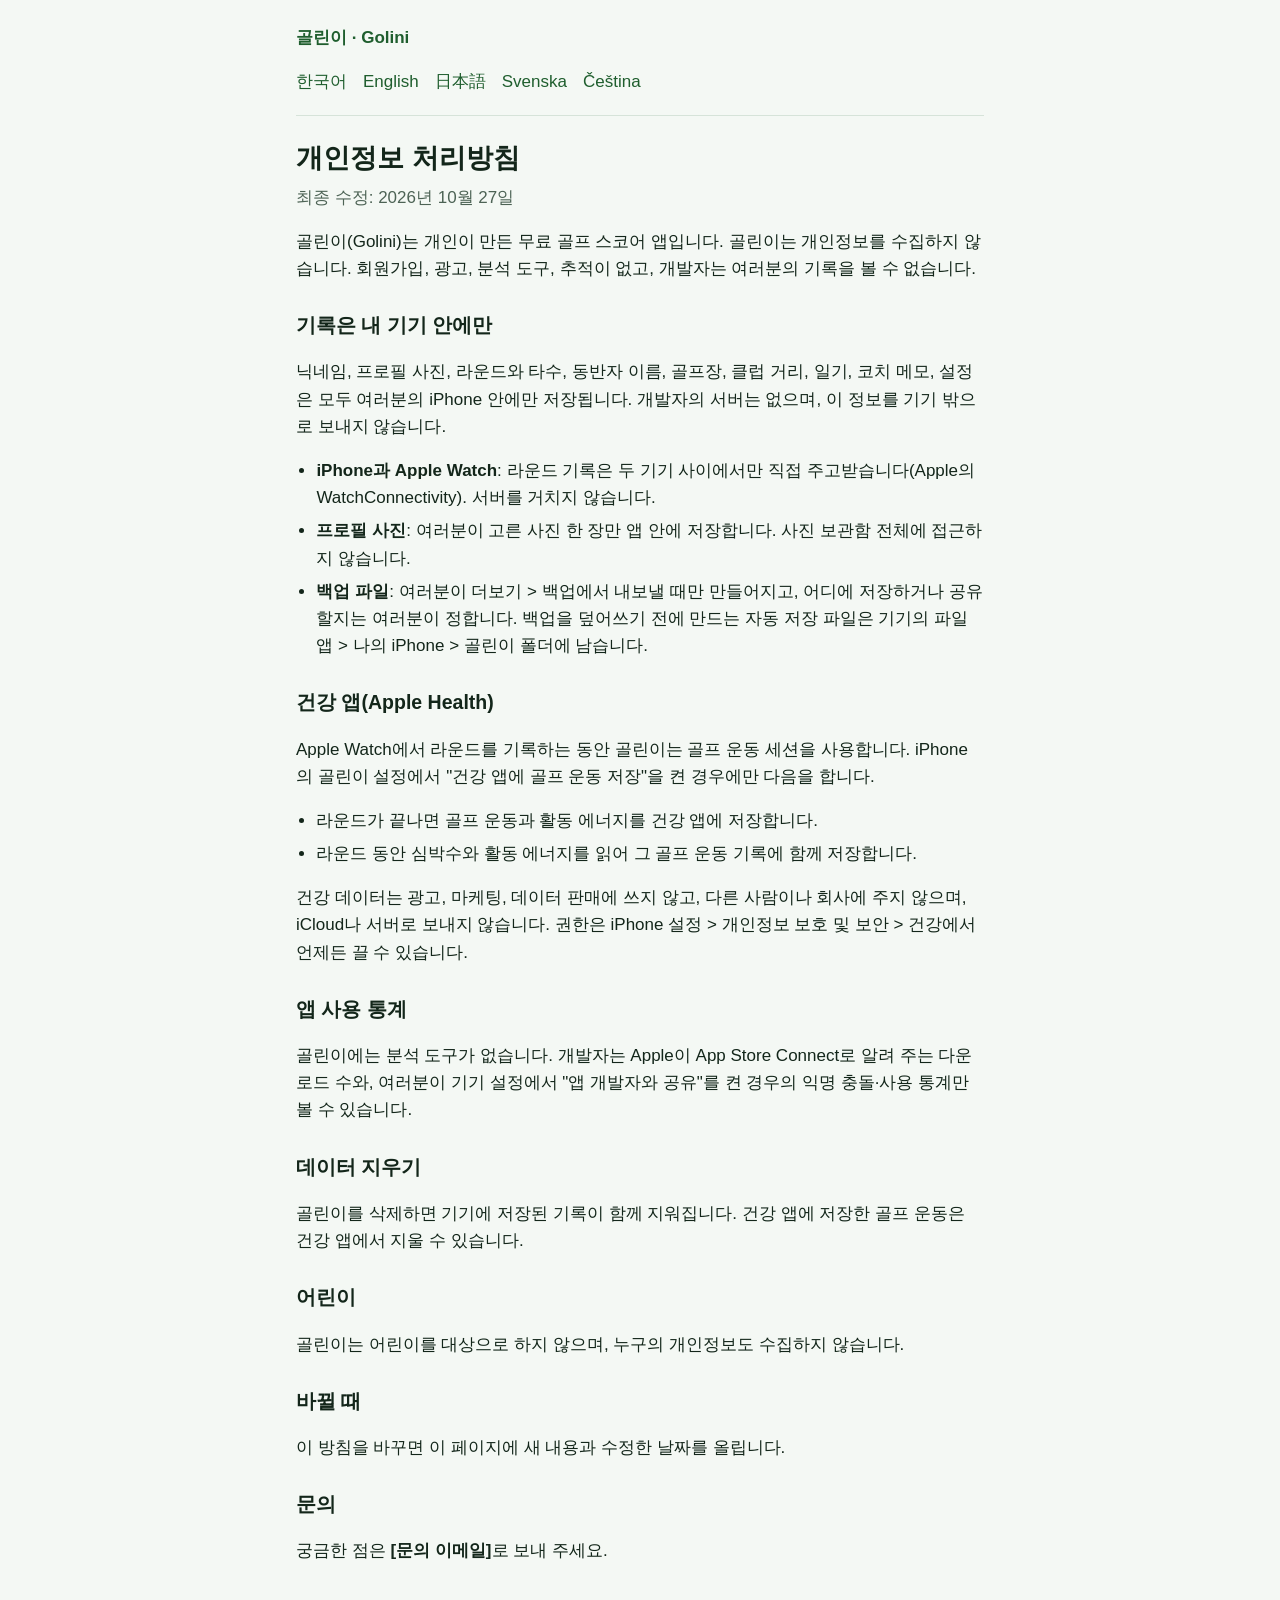
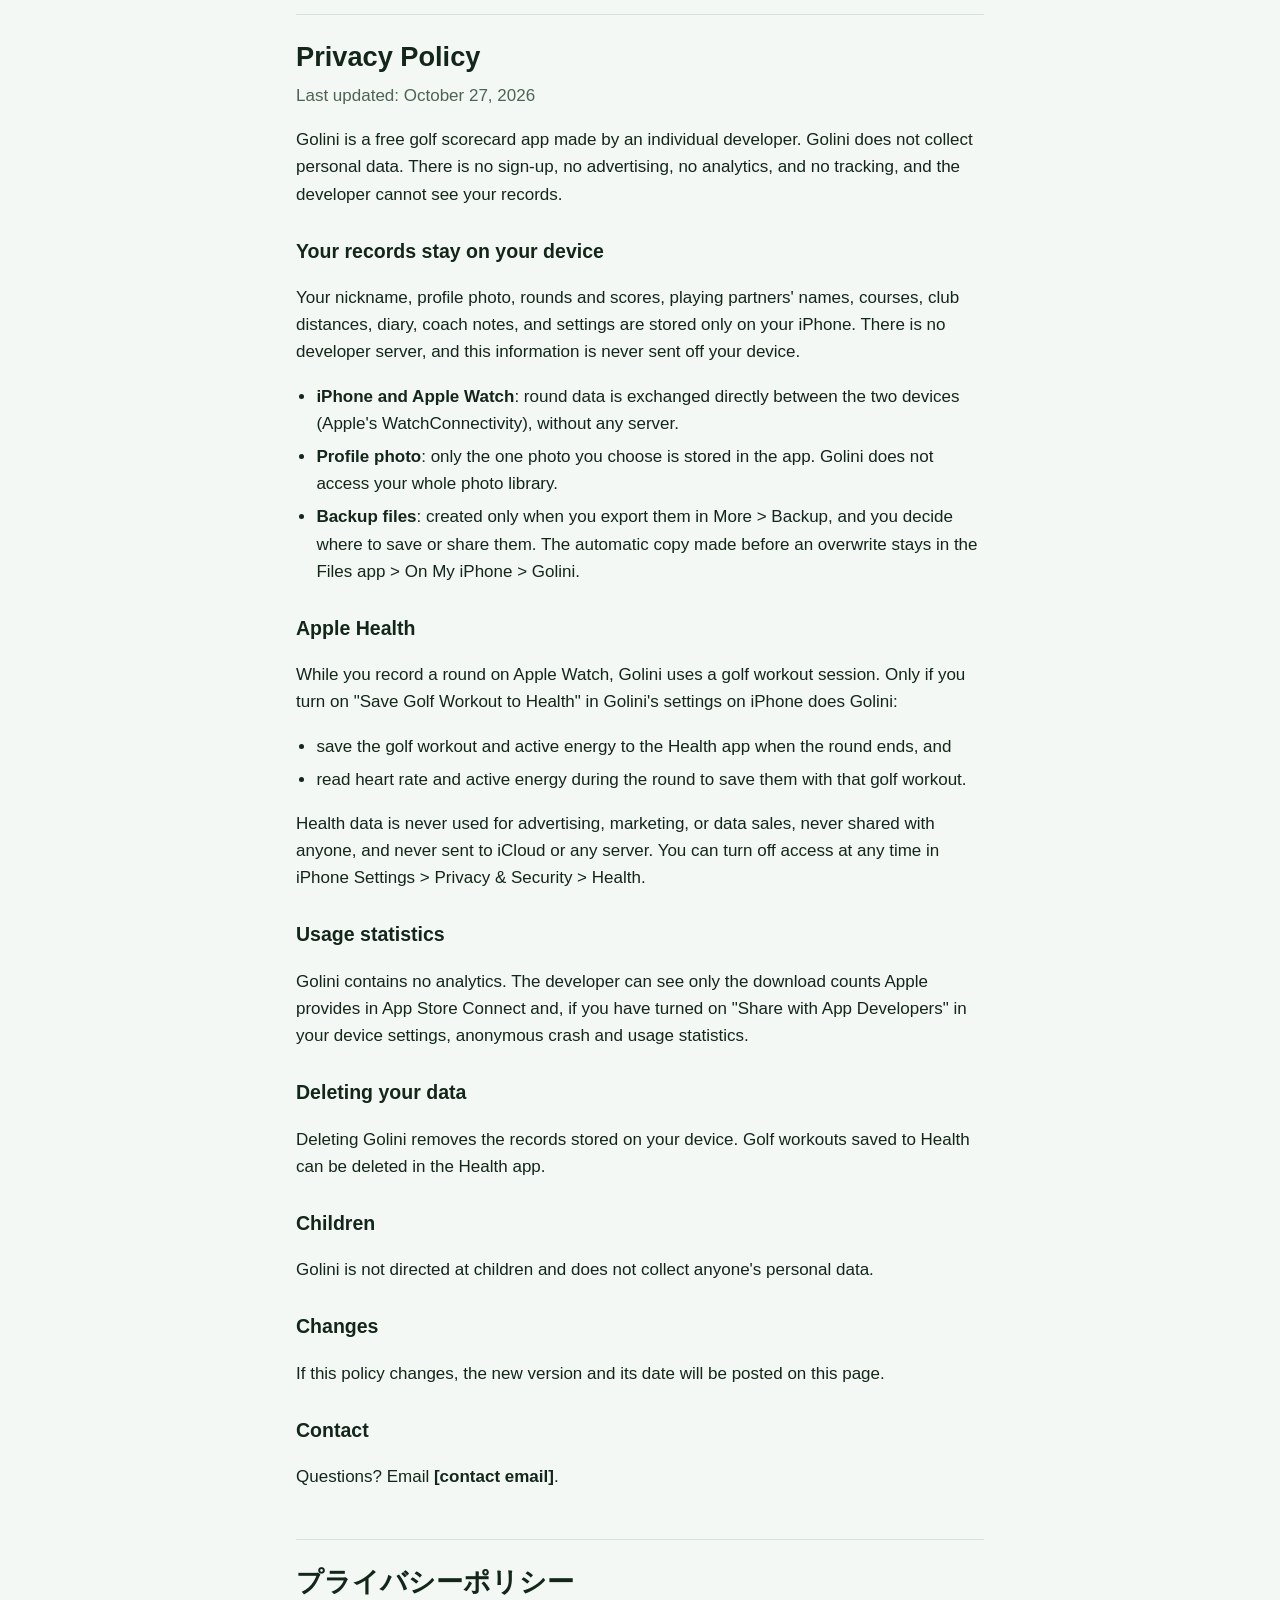
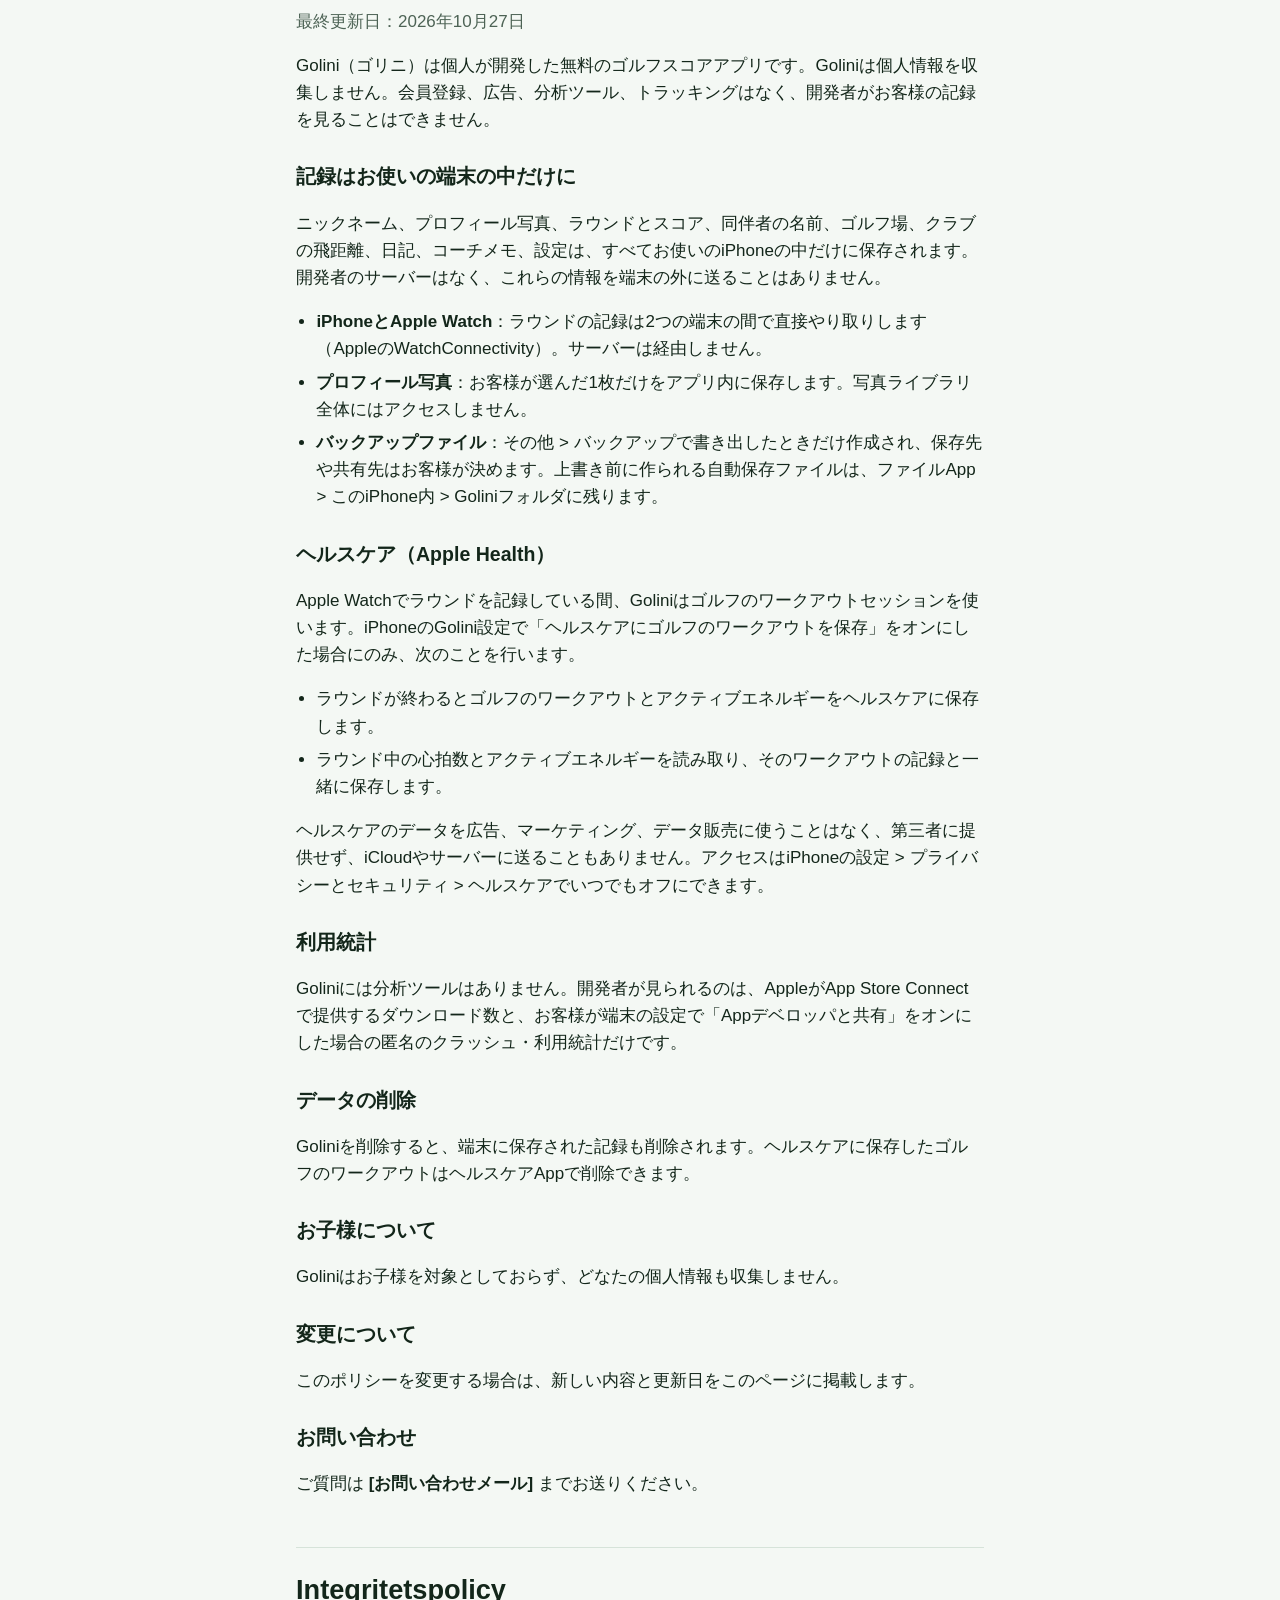
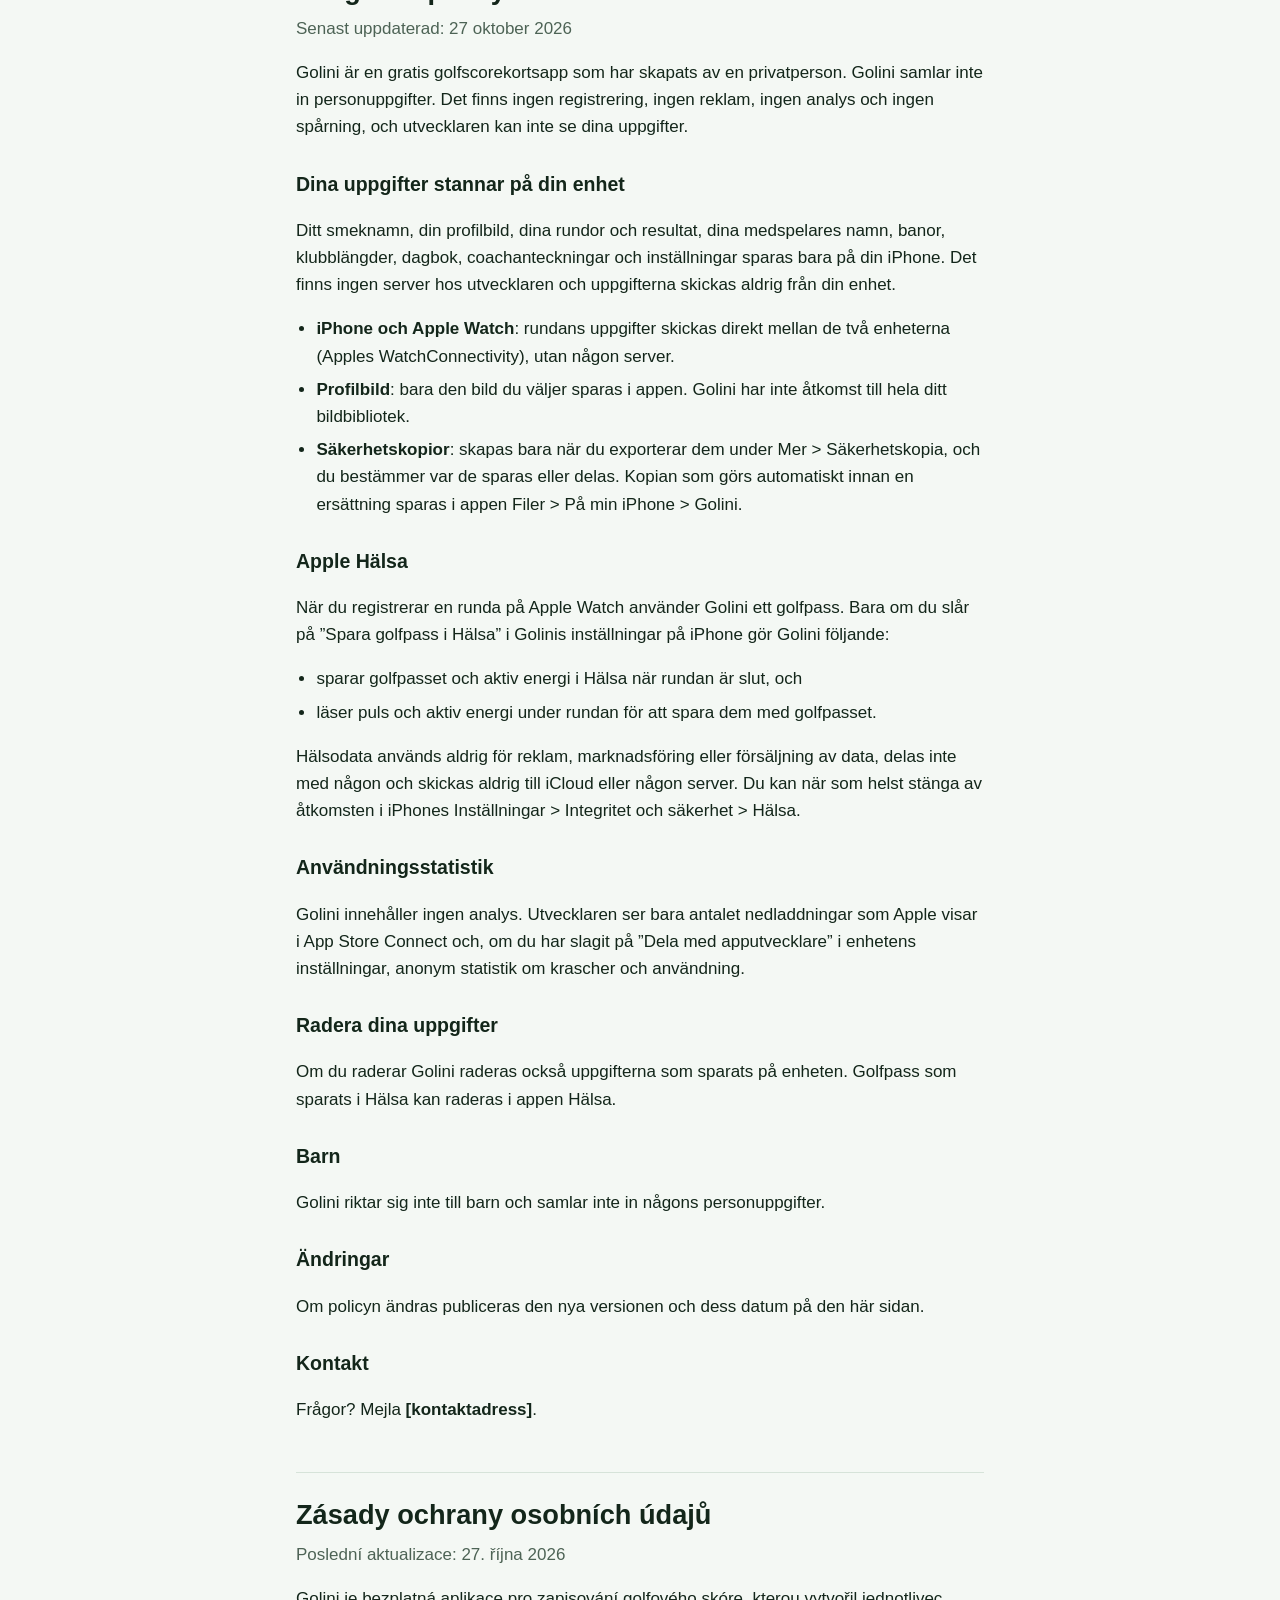
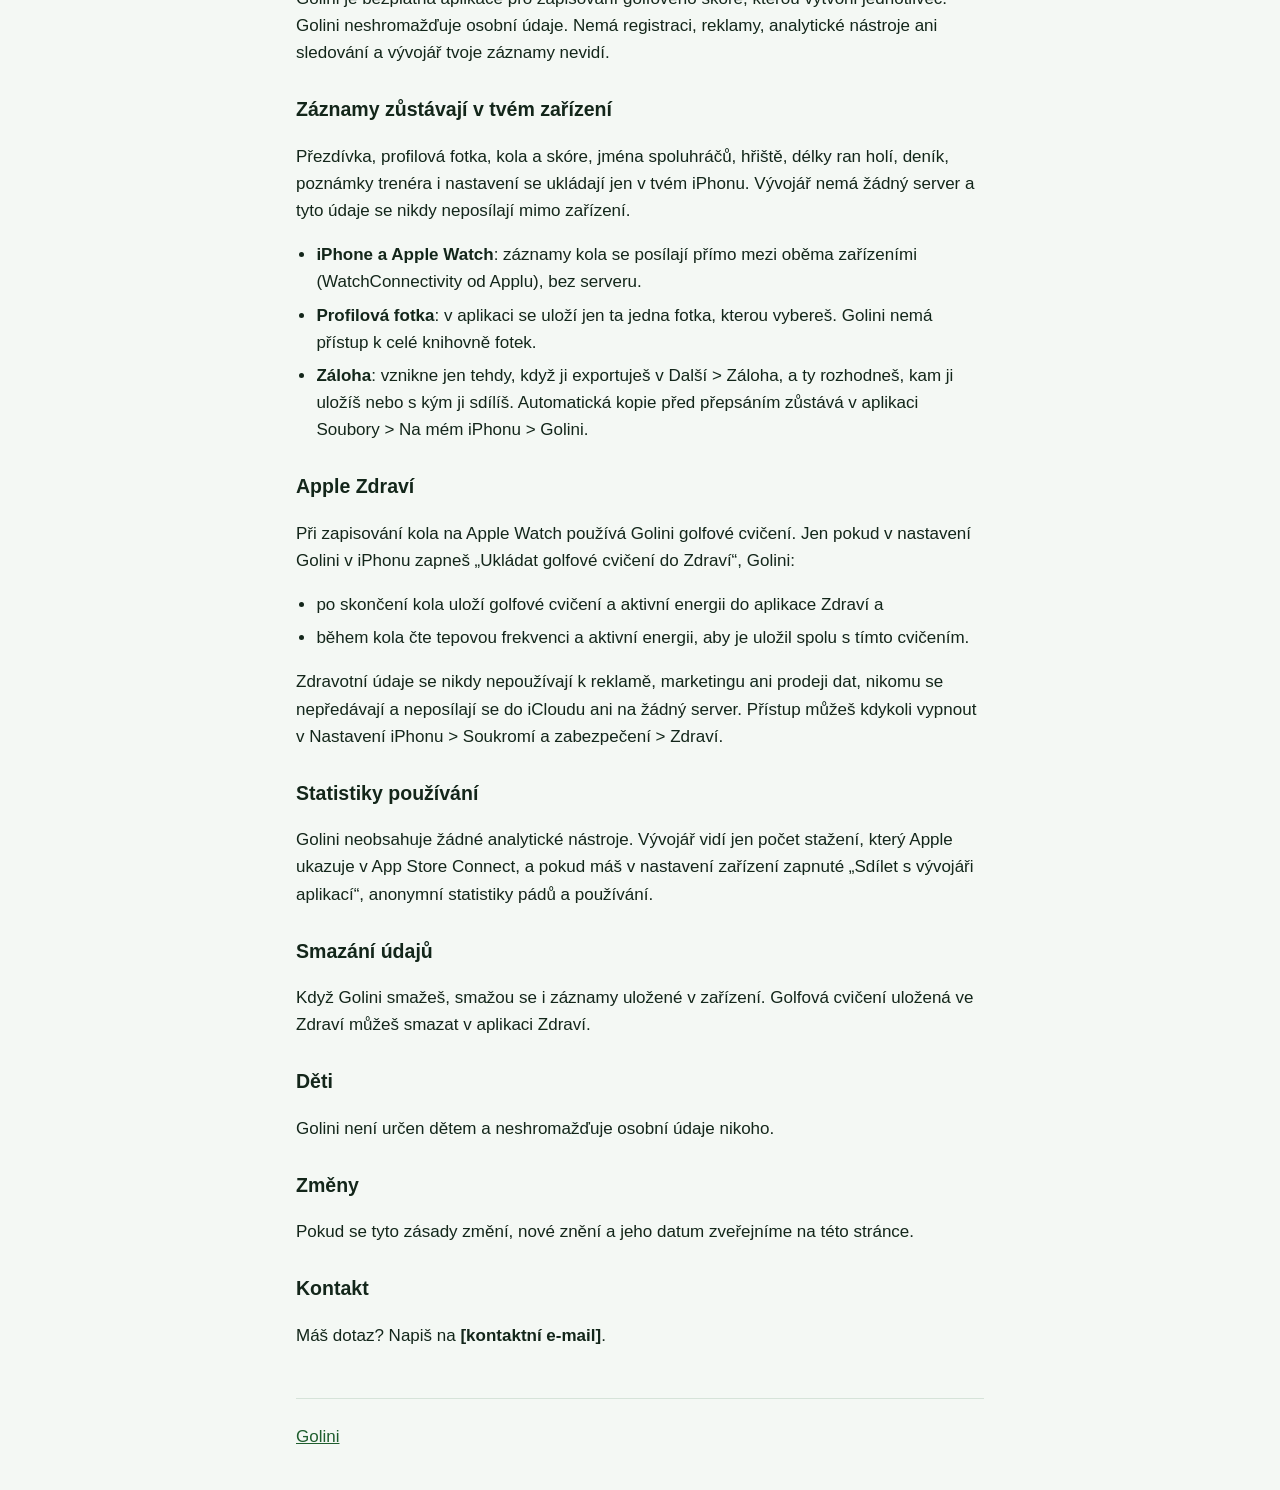
==== privacy.html @ b6c75757 "Golini privacy policy and support pages" ====
<!doctype html>
<html lang="ko">
<head>
<meta charset="utf-8">
<meta name="viewport" content="width=device-width, initial-scale=1">
<title>골린이 개인정보 처리방침 · Golini Privacy Policy</title>
<link rel="stylesheet" href="style.css">
</head>
<body>
<header>
  <p class="app">골린이 · Golini</p>
  <nav aria-label="Language">
    <a href="#ko" lang="ko">한국어</a>
    <a href="#en" lang="en">English</a>
    <a href="#ja" lang="ja">日本語</a>
    <a href="#sv" lang="sv">Svenska</a>
    <a href="#cs" lang="cs">Čeština</a>
  </nav>
</header>
<main>

<section id="ko" lang="ko">
  <h1>개인정보 처리방침</h1>
  <p class="updated">최종 수정: 2026년 10월 27일</p>
  <p>골린이(Golini)는 개인이 만든 무료 골프 스코어 앱입니다. 골린이는 개인정보를 수집하지 않습니다. 회원가입, 광고, 분석 도구, 추적이 없고, 개발자는 여러분의 기록을 볼 수 없습니다.</p>

  <h2>기록은 내 기기 안에만</h2>
  <p>닉네임, 프로필 사진, 라운드와 타수, 동반자 이름, 골프장, 클럽 거리, 일기, 코치 메모, 설정은 모두 여러분의 iPhone 안에만 저장됩니다. 개발자의 서버는 없으며, 이 정보를 기기 밖으로 보내지 않습니다.</p>
  <ul>
    <li><strong>iPhone과 Apple Watch</strong>: 라운드 기록은 두 기기 사이에서만 직접 주고받습니다(Apple의 WatchConnectivity). 서버를 거치지 않습니다.</li>
    <li><strong>프로필 사진</strong>: 여러분이 고른 사진 한 장만 앱 안에 저장합니다. 사진 보관함 전체에 접근하지 않습니다.</li>
    <li><strong>백업 파일</strong>: 여러분이 더보기 &gt; 백업에서 내보낼 때만 만들어지고, 어디에 저장하거나 공유할지는 여러분이 정합니다. 백업을 덮어쓰기 전에 만드는 자동 저장 파일은 기기의 파일 앱 &gt; 나의 iPhone &gt; 골린이 폴더에 남습니다.</li>
  </ul>

  <h2>건강 앱(Apple Health)</h2>
  <p>Apple Watch에서 라운드를 기록하는 동안 골린이는 골프 운동 세션을 사용합니다. iPhone의 골린이 설정에서 "건강 앱에 골프 운동 저장"을 켠 경우에만 다음을 합니다.</p>
  <ul>
    <li>라운드가 끝나면 골프 운동과 활동 에너지를 건강 앱에 저장합니다.</li>
    <li>라운드 동안 심박수와 활동 에너지를 읽어 그 골프 운동 기록에 함께 저장합니다.</li>
  </ul>
  <p>건강 데이터는 광고, 마케팅, 데이터 판매에 쓰지 않고, 다른 사람이나 회사에 주지 않으며, iCloud나 서버로 보내지 않습니다. 권한은 iPhone 설정 &gt; 개인정보 보호 및 보안 &gt; 건강에서 언제든 끌 수 있습니다.</p>

  <h2>앱 사용 통계</h2>
  <p>골린이에는 분석 도구가 없습니다. 개발자는 Apple이 App Store Connect로 알려 주는 다운로드 수와, 여러분이 기기 설정에서 "앱 개발자와 공유"를 켠 경우의 익명 충돌·사용 통계만 볼 수 있습니다.</p>

  <h2>데이터 지우기</h2>
  <p>골린이를 삭제하면 기기에 저장된 기록이 함께 지워집니다. 건강 앱에 저장한 골프 운동은 건강 앱에서 지울 수 있습니다.</p>

  <h2>어린이</h2>
  <p>골린이는 어린이를 대상으로 하지 않으며, 누구의 개인정보도 수집하지 않습니다.</p>

  <h2>바뀔 때</h2>
  <p>이 방침을 바꾸면 이 페이지에 새 내용과 수정한 날짜를 올립니다.</p>

  <h2>문의</h2>
  <p>궁금한 점은 <span class="email">[문의 이메일]</span>로 보내 주세요.</p>
</section>

<section id="en" lang="en">
  <h1>Privacy Policy</h1>
  <p class="updated">Last updated: October 27, 2026</p>
  <p>Golini is a free golf scorecard app made by an individual developer. Golini does not collect personal data. There is no sign-up, no advertising, no analytics, and no tracking, and the developer cannot see your records.</p>

  <h2>Your records stay on your device</h2>
  <p>Your nickname, profile photo, rounds and scores, playing partners' names, courses, club distances, diary, coach notes, and settings are stored only on your iPhone. There is no developer server, and this information is never sent off your device.</p>
  <ul>
    <li><strong>iPhone and Apple Watch</strong>: round data is exchanged directly between the two devices (Apple's WatchConnectivity), without any server.</li>
    <li><strong>Profile photo</strong>: only the one photo you choose is stored in the app. Golini does not access your whole photo library.</li>
    <li><strong>Backup files</strong>: created only when you export them in More &gt; Backup, and you decide where to save or share them. The automatic copy made before an overwrite stays in the Files app &gt; On My iPhone &gt; Golini.</li>
  </ul>

  <h2>Apple Health</h2>
  <p>While you record a round on Apple Watch, Golini uses a golf workout session. Only if you turn on "Save Golf Workout to Health" in Golini's settings on iPhone does Golini:</p>
  <ul>
    <li>save the golf workout and active energy to the Health app when the round ends, and</li>
    <li>read heart rate and active energy during the round to save them with that golf workout.</li>
  </ul>
  <p>Health data is never used for advertising, marketing, or data sales, never shared with anyone, and never sent to iCloud or any server. You can turn off access at any time in iPhone Settings &gt; Privacy &amp; Security &gt; Health.</p>

  <h2>Usage statistics</h2>
  <p>Golini contains no analytics. The developer can see only the download counts Apple provides in App Store Connect and, if you have turned on "Share with App Developers" in your device settings, anonymous crash and usage statistics.</p>

  <h2>Deleting your data</h2>
  <p>Deleting Golini removes the records stored on your device. Golf workouts saved to Health can be deleted in the Health app.</p>

  <h2>Children</h2>
  <p>Golini is not directed at children and does not collect anyone's personal data.</p>

  <h2>Changes</h2>
  <p>If this policy changes, the new version and its date will be posted on this page.</p>

  <h2>Contact</h2>
  <p>Questions? Email <span class="email">[contact email]</span>.</p>
</section>

<section id="ja" lang="ja">
  <h1>プライバシーポリシー</h1>
  <p class="updated">最終更新日：2026年10月27日</p>
  <p>Golini（ゴリニ）は個人が開発した無料のゴルフスコアアプリです。Goliniは個人情報を収集しません。会員登録、広告、分析ツール、トラッキングはなく、開発者がお客様の記録を見ることはできません。</p>

  <h2>記録はお使いの端末の中だけに</h2>
  <p>ニックネーム、プロフィール写真、ラウンドとスコア、同伴者の名前、ゴルフ場、クラブの飛距離、日記、コーチメモ、設定は、すべてお使いのiPhoneの中だけに保存されます。開発者のサーバーはなく、これらの情報を端末の外に送ることはありません。</p>
  <ul>
    <li><strong>iPhoneとApple Watch</strong>：ラウンドの記録は2つの端末の間で直接やり取りします（AppleのWatchConnectivity）。サーバーは経由しません。</li>
    <li><strong>プロフィール写真</strong>：お客様が選んだ1枚だけをアプリ内に保存します。写真ライブラリ全体にはアクセスしません。</li>
    <li><strong>バックアップファイル</strong>：その他 &gt; バックアップで書き出したときだけ作成され、保存先や共有先はお客様が決めます。上書き前に作られる自動保存ファイルは、ファイルApp &gt; このiPhone内 &gt; Goliniフォルダに残ります。</li>
  </ul>

  <h2>ヘルスケア（Apple Health）</h2>
  <p>Apple Watchでラウンドを記録している間、Goliniはゴルフのワークアウトセッションを使います。iPhoneのGolini設定で「ヘルスケアにゴルフのワークアウトを保存」をオンにした場合にのみ、次のことを行います。</p>
  <ul>
    <li>ラウンドが終わるとゴルフのワークアウトとアクティブエネルギーをヘルスケアに保存します。</li>
    <li>ラウンド中の心拍数とアクティブエネルギーを読み取り、そのワークアウトの記録と一緒に保存します。</li>
  </ul>
  <p>ヘルスケアのデータを広告、マーケティング、データ販売に使うことはなく、第三者に提供せず、iCloudやサーバーに送ることもありません。アクセスはiPhoneの設定 &gt; プライバシーとセキュリティ &gt; ヘルスケアでいつでもオフにできます。</p>

  <h2>利用統計</h2>
  <p>Goliniには分析ツールはありません。開発者が見られるのは、AppleがApp Store Connectで提供するダウンロード数と、お客様が端末の設定で「Appデベロッパと共有」をオンにした場合の匿名のクラッシュ・利用統計だけです。</p>

  <h2>データの削除</h2>
  <p>Goliniを削除すると、端末に保存された記録も削除されます。ヘルスケアに保存したゴルフのワークアウトはヘルスケアAppで削除できます。</p>

  <h2>お子様について</h2>
  <p>Goliniはお子様を対象としておらず、どなたの個人情報も収集しません。</p>

  <h2>変更について</h2>
  <p>このポリシーを変更する場合は、新しい内容と更新日をこのページに掲載します。</p>

  <h2>お問い合わせ</h2>
  <p>ご質問は <span class="email">[お問い合わせメール]</span> までお送りください。</p>
</section>

<section id="sv" lang="sv">
  <h1>Integritetspolicy</h1>
  <p class="updated">Senast uppdaterad: 27 oktober 2026</p>
  <p>Golini är en gratis golfscorekortsapp som har skapats av en privatperson. Golini samlar inte in personuppgifter. Det finns ingen registrering, ingen reklam, ingen analys och ingen spårning, och utvecklaren kan inte se dina uppgifter.</p>

  <h2>Dina uppgifter stannar på din enhet</h2>
  <p>Ditt smeknamn, din profilbild, dina rundor och resultat, dina medspelares namn, banor, klubblängder, dagbok, coachanteckningar och inställningar sparas bara på din iPhone. Det finns ingen server hos utvecklaren och uppgifterna skickas aldrig från din enhet.</p>
  <ul>
    <li><strong>iPhone och Apple Watch</strong>: rundans uppgifter skickas direkt mellan de två enheterna (Apples WatchConnectivity), utan någon server.</li>
    <li><strong>Profilbild</strong>: bara den bild du väljer sparas i appen. Golini har inte åtkomst till hela ditt bildbibliotek.</li>
    <li><strong>Säkerhetskopior</strong>: skapas bara när du exporterar dem under Mer &gt; Säkerhetskopia, och du bestämmer var de sparas eller delas. Kopian som görs automatiskt innan en ersättning sparas i appen Filer &gt; På min iPhone &gt; Golini.</li>
  </ul>

  <h2>Apple Hälsa</h2>
  <p>När du registrerar en runda på Apple Watch använder Golini ett golfpass. Bara om du slår på ”Spara golfpass i Hälsa” i Golinis inställningar på iPhone gör Golini följande:</p>
  <ul>
    <li>sparar golfpasset och aktiv energi i Hälsa när rundan är slut, och</li>
    <li>läser puls och aktiv energi under rundan för att spara dem med golfpasset.</li>
  </ul>
  <p>Hälsodata används aldrig för reklam, marknadsföring eller försäljning av data, delas inte med någon och skickas aldrig till iCloud eller någon server. Du kan när som helst stänga av åtkomsten i iPhones Inställningar &gt; Integritet och säkerhet &gt; Hälsa.</p>

  <h2>Användningsstatistik</h2>
  <p>Golini innehåller ingen analys. Utvecklaren ser bara antalet nedladdningar som Apple visar i App Store Connect och, om du har slagit på ”Dela med apputvecklare” i enhetens inställningar, anonym statistik om krascher och användning.</p>

  <h2>Radera dina uppgifter</h2>
  <p>Om du raderar Golini raderas också uppgifterna som sparats på enheten. Golfpass som sparats i Hälsa kan raderas i appen Hälsa.</p>

  <h2>Barn</h2>
  <p>Golini riktar sig inte till barn och samlar inte in någons personuppgifter.</p>

  <h2>Ändringar</h2>
  <p>Om policyn ändras publiceras den nya versionen och dess datum på den här sidan.</p>

  <h2>Kontakt</h2>
  <p>Frågor? Mejla <span class="email">[kontaktadress]</span>.</p>
</section>

<section id="cs" lang="cs">
  <h1>Zásady ochrany osobních údajů</h1>
  <p class="updated">Poslední aktualizace: 27. října 2026</p>
  <p>Golini je bezplatná aplikace pro zapisování golfového skóre, kterou vytvořil jednotlivec. Golini neshromažďuje osobní údaje. Nemá registraci, reklamy, analytické nástroje ani sledování a vývojář tvoje záznamy nevidí.</p>

  <h2>Záznamy zůstávají v tvém zařízení</h2>
  <p>Přezdívka, profilová fotka, kola a skóre, jména spoluhráčů, hřiště, délky ran holí, deník, poznámky trenéra i nastavení se ukládají jen v tvém iPhonu. Vývojář nemá žádný server a tyto údaje se nikdy neposílají mimo zařízení.</p>
  <ul>
    <li><strong>iPhone a Apple Watch</strong>: záznamy kola se posílají přímo mezi oběma zařízeními (WatchConnectivity od Applu), bez serveru.</li>
    <li><strong>Profilová fotka</strong>: v aplikaci se uloží jen ta jedna fotka, kterou vybereš. Golini nemá přístup k celé knihovně fotek.</li>
    <li><strong>Záloha</strong>: vznikne jen tehdy, když ji exportuješ v Další &gt; Záloha, a ty rozhodneš, kam ji uložíš nebo s kým ji sdílíš. Automatická kopie před přepsáním zůstává v aplikaci Soubory &gt; Na mém iPhonu &gt; Golini.</li>
  </ul>

  <h2>Apple Zdraví</h2>
  <p>Při zapisování kola na Apple Watch používá Golini golfové cvičení. Jen pokud v nastavení Golini v iPhonu zapneš „Ukládat golfové cvičení do Zdraví“, Golini:</p>
  <ul>
    <li>po skončení kola uloží golfové cvičení a aktivní energii do aplikace Zdraví a</li>
    <li>během kola čte tepovou frekvenci a aktivní energii, aby je uložil spolu s tímto cvičením.</li>
  </ul>
  <p>Zdravotní údaje se nikdy nepoužívají k reklamě, marketingu ani prodeji dat, nikomu se nepředávají a neposílají se do iCloudu ani na žádný server. Přístup můžeš kdykoli vypnout v Nastavení iPhonu &gt; Soukromí a zabezpečení &gt; Zdraví.</p>

  <h2>Statistiky používání</h2>
  <p>Golini neobsahuje žádné analytické nástroje. Vývojář vidí jen počet stažení, který Apple ukazuje v App Store Connect, a pokud máš v nastavení zařízení zapnuté „Sdílet s vývojáři aplikací“, anonymní statistiky pádů a používání.</p>

  <h2>Smazání údajů</h2>
  <p>Když Golini smažeš, smažou se i záznamy uložené v zařízení. Golfová cvičení uložená ve Zdraví můžeš smazat v aplikaci Zdraví.</p>

  <h2>Děti</h2>
  <p>Golini není určen dětem a neshromažďuje osobní údaje nikoho.</p>

  <h2>Změny</h2>
  <p>Pokud se tyto zásady změní, nové znění a jeho datum zveřejníme na této stránce.</p>

  <h2>Kontakt</h2>
  <p>Máš dotaz? Napiš na <span class="email">[kontaktní e-mail]</span>.</p>
</section>

</main>
<footer><a href="./">Golini</a></footer>
</body>
</html>
---- style.css ----
:root {
  --bg: #f4f8f4;
  --surface: #ffffff;
  --text: #13261a;
  --muted: #4d6355;
  --accent: #1f5e2e;
  --line: #d6e3d9;
  color-scheme: light dark;
}
@media (prefers-color-scheme: dark) {
  :root {
    --bg: #0b1a10;
    --surface: #13261a;
    --text: #eef5ef;
    --muted: #a9bfae;
    --accent: #8fe05a;
    --line: #2a4031;
  }
}
* { box-sizing: border-box; }
body {
  margin: 0;
  background: var(--bg);
  color: var(--text);
  font: 17px/1.6 -apple-system, BlinkMacSystemFont, "Apple SD Gothic Neo", "Hiragino Sans", "Segoe UI", sans-serif;
  -webkit-text-size-adjust: 100%;
}
header, main, footer { max-width: 720px; margin: 0 auto; padding: 0 16px; }
header { padding-top: 24px; }
.app { margin: 0 0 8px; font-weight: 700; color: var(--accent); }
nav { display: flex; flex-wrap: wrap; gap: 8px 16px; padding-bottom: 12px; border-bottom: 1px solid var(--line); }
nav a { color: var(--accent); text-decoration: none; min-height: 44px; display: inline-flex; align-items: center; }
section { padding: 24px 0 32px; border-bottom: 1px solid var(--line); }
h1 { font-size: 1.6em; line-height: 1.3; margin: 0 0 8px; }
h2 { font-size: 1.15em; margin: 28px 0 8px; }
.updated { color: var(--muted); margin-top: 0; }
a { color: var(--accent); }
dt { font-weight: 600; margin-top: 16px; }
dd { margin: 4px 0 0; color: var(--muted); }
ul { padding-left: 1.2em; }
li { margin: 6px 0; }
.email { font-weight: 600; word-break: break-all; }
footer { padding: 24px 16px 40px; color: var(--muted); }
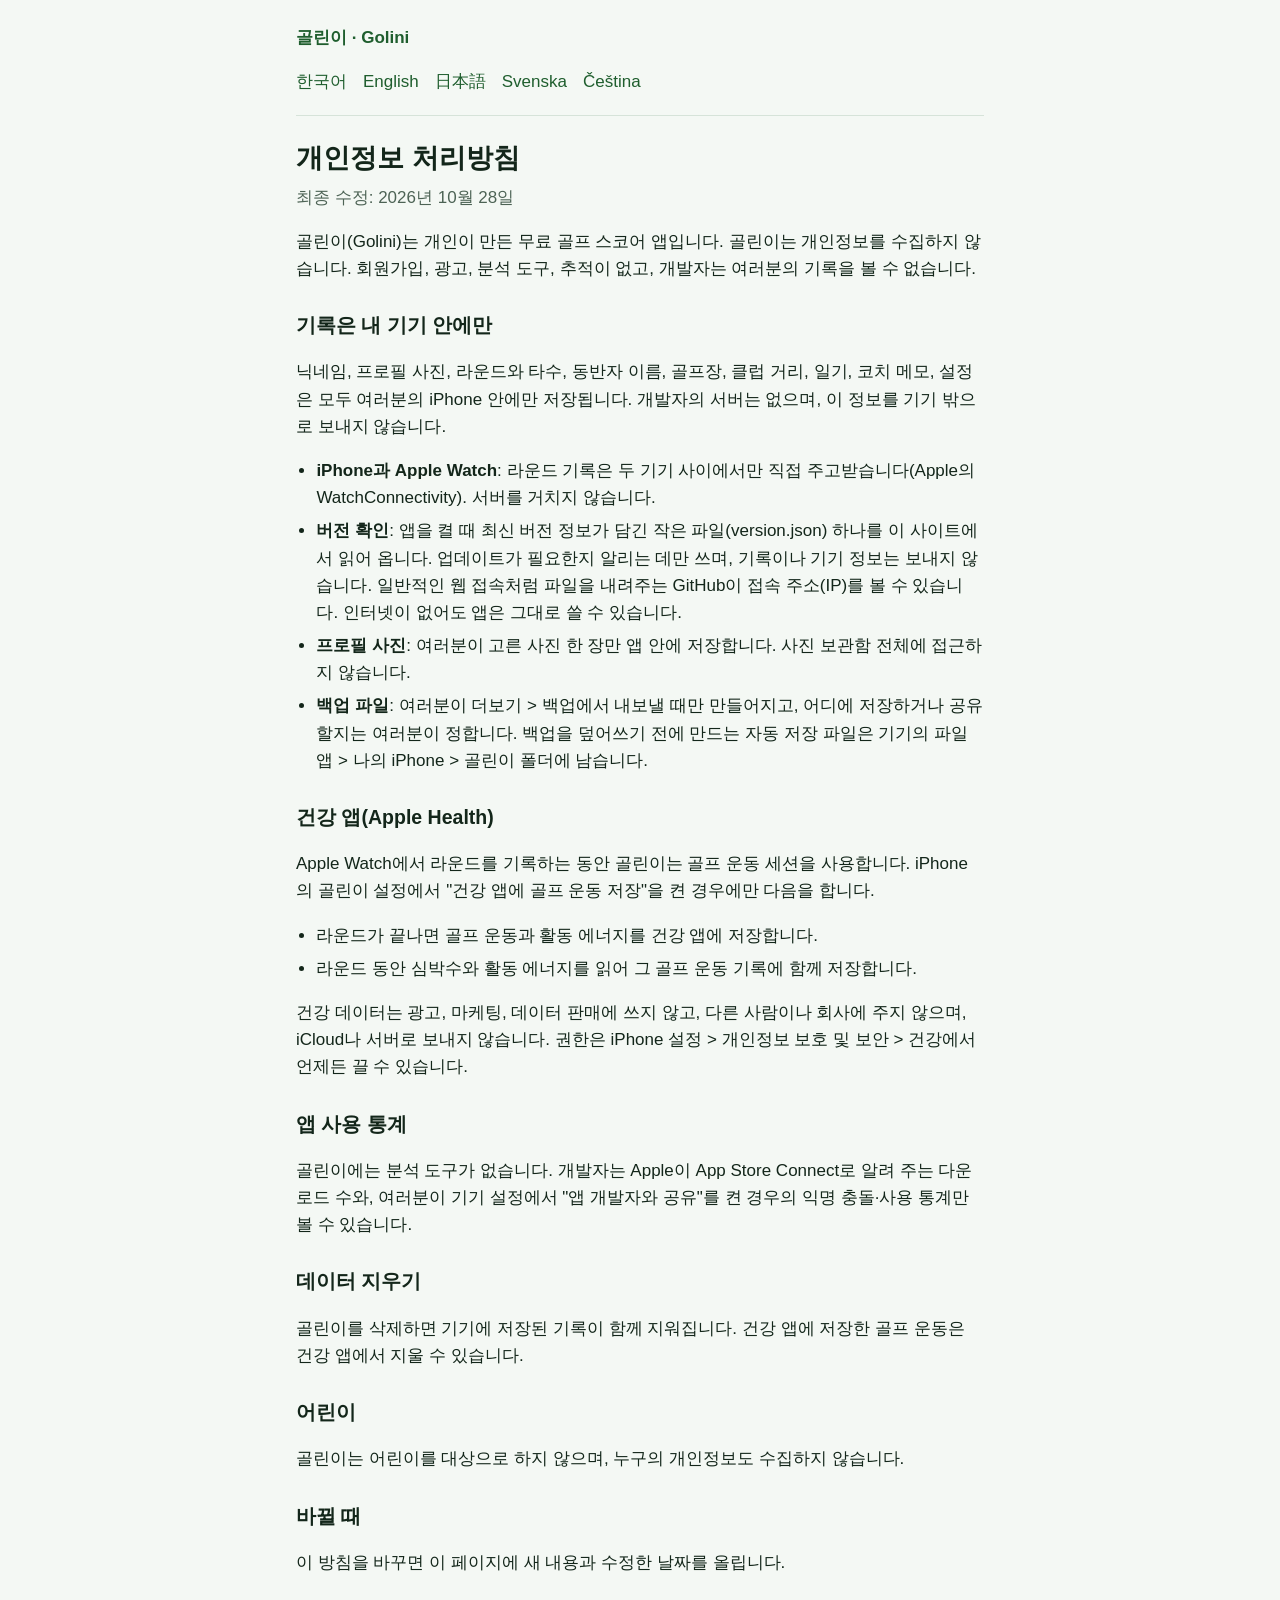
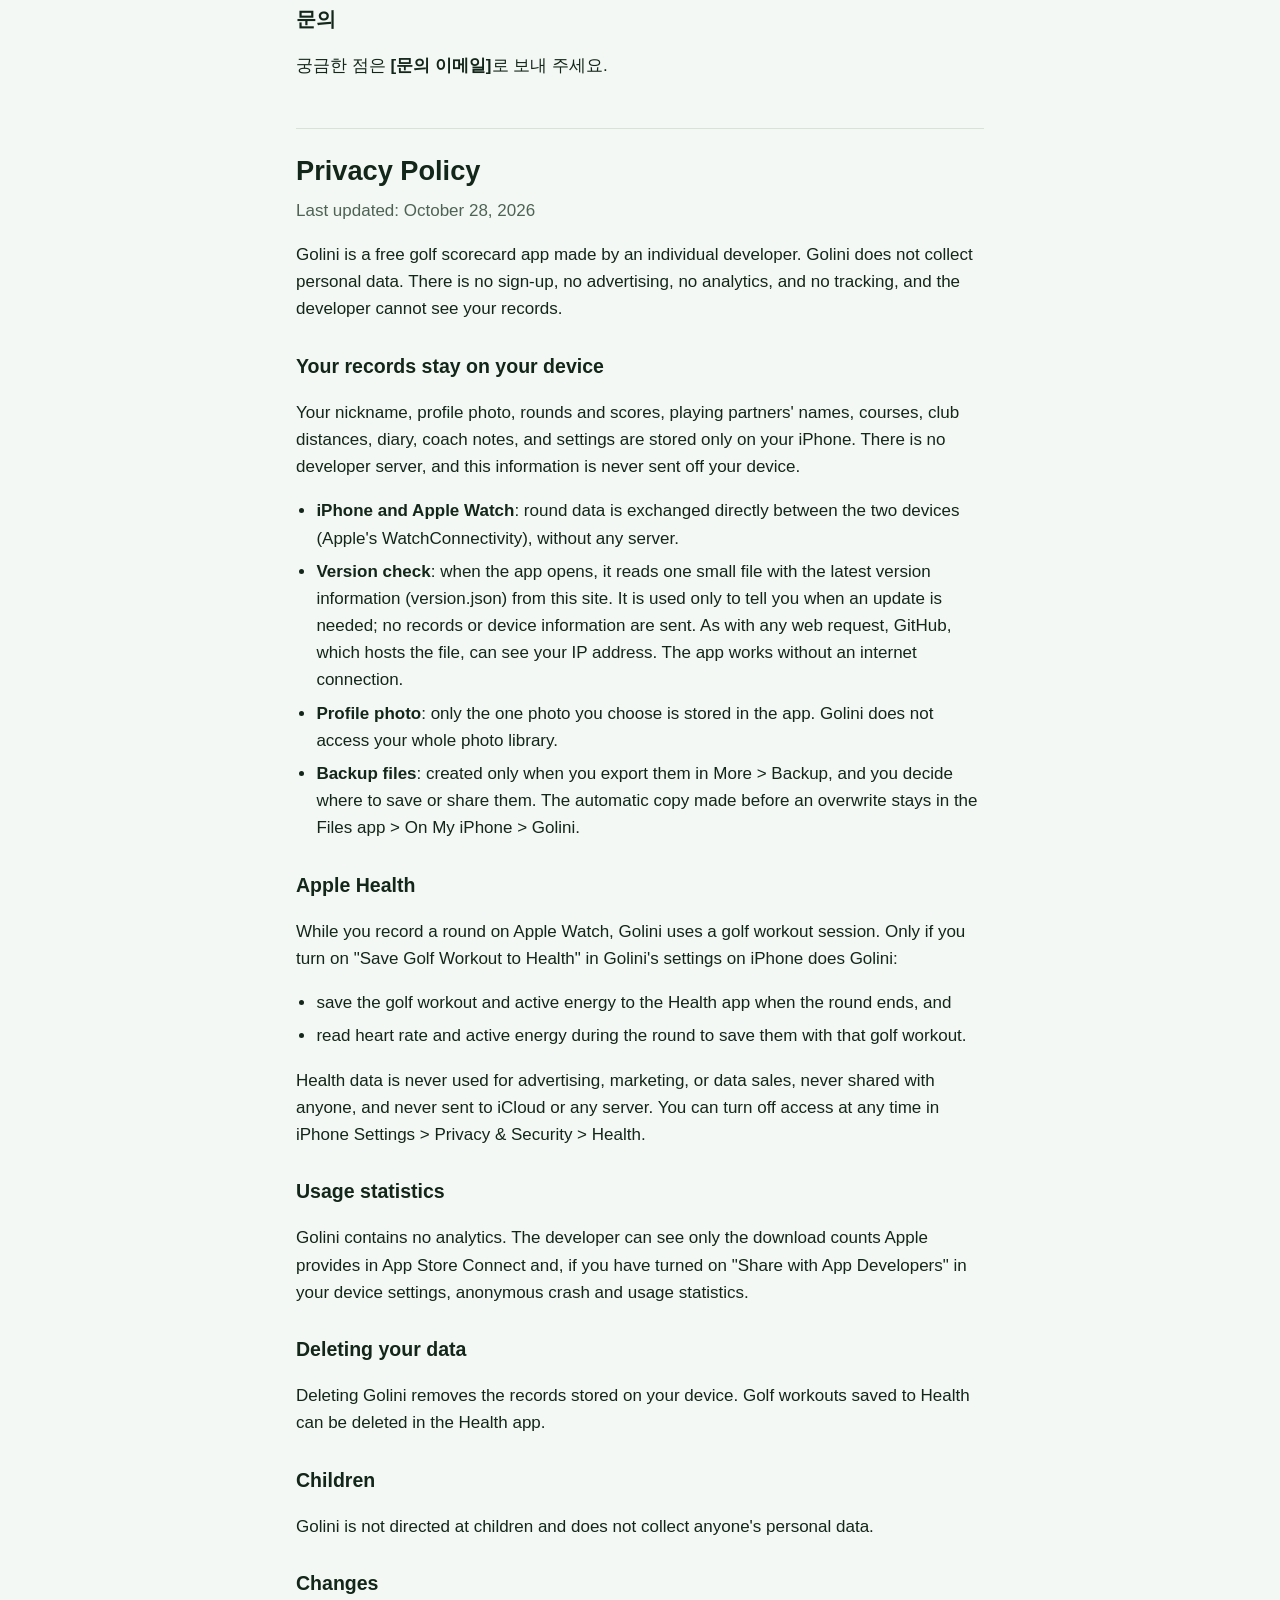
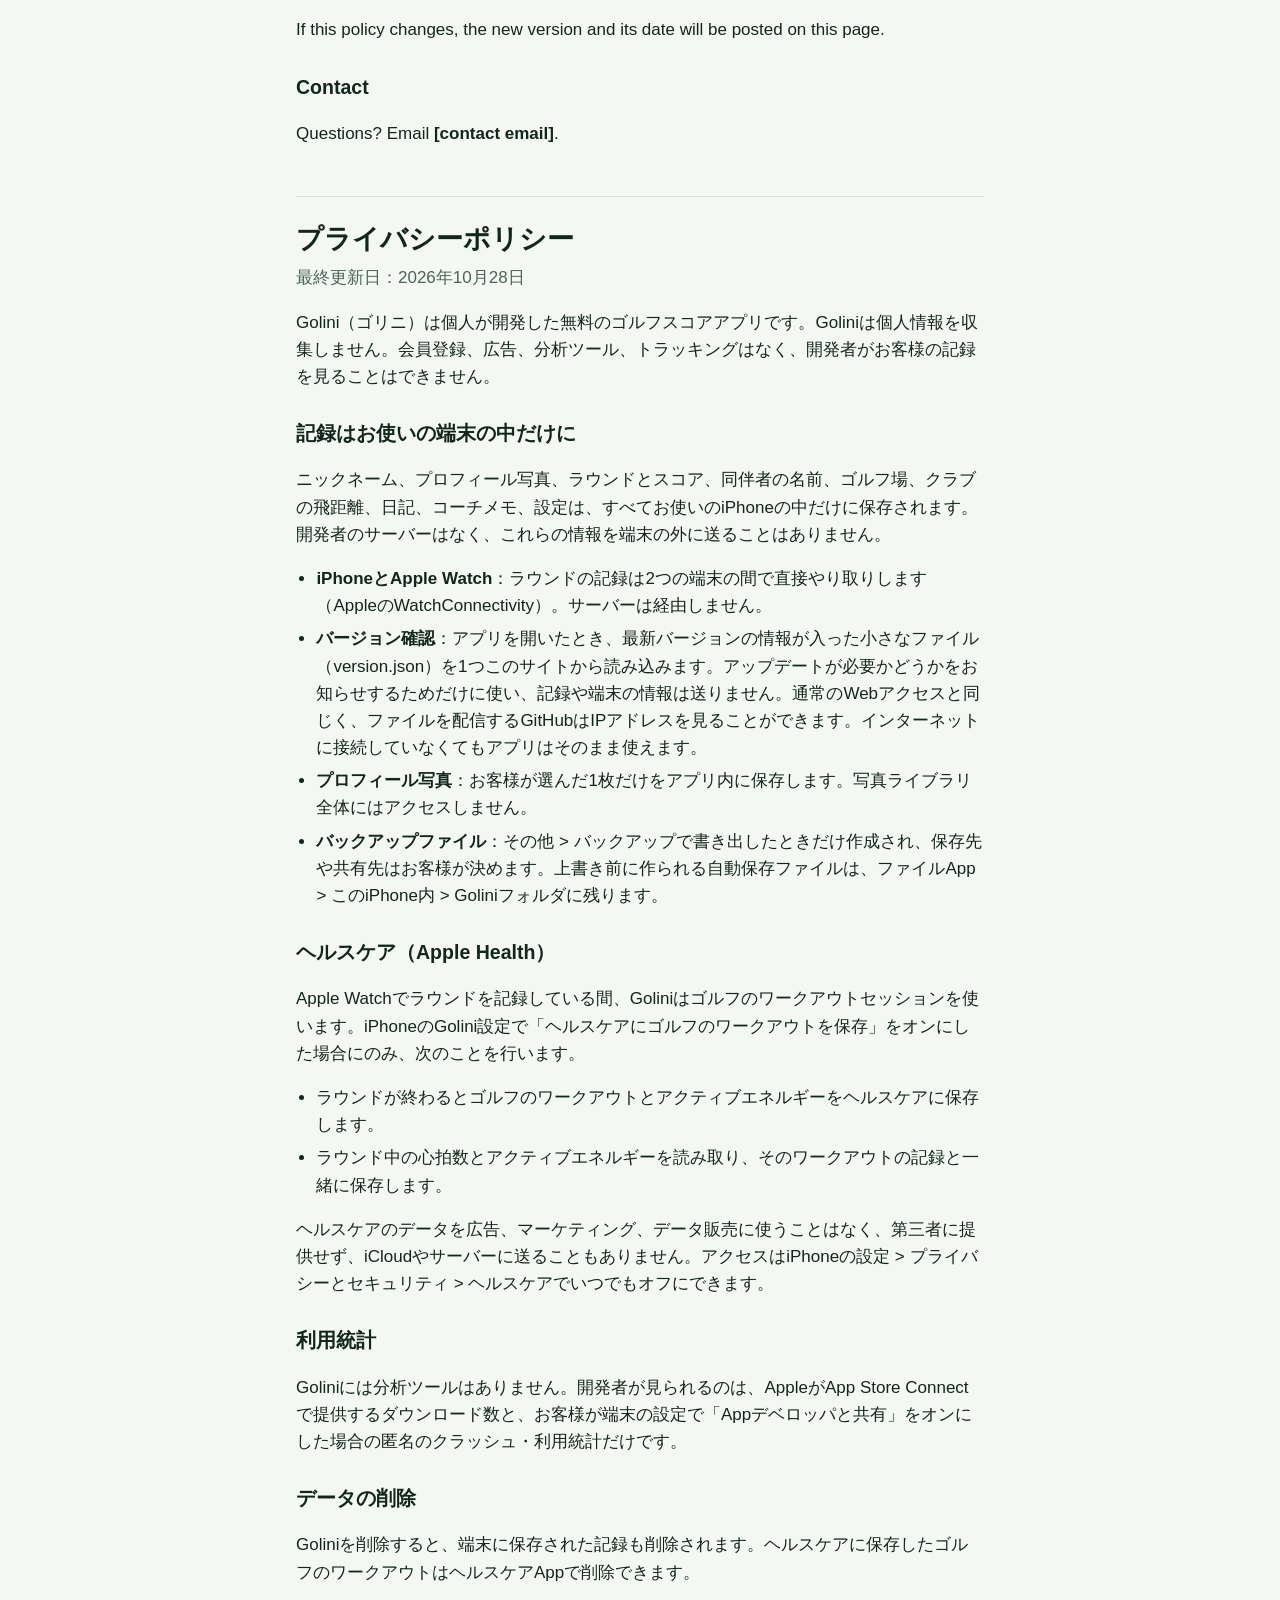
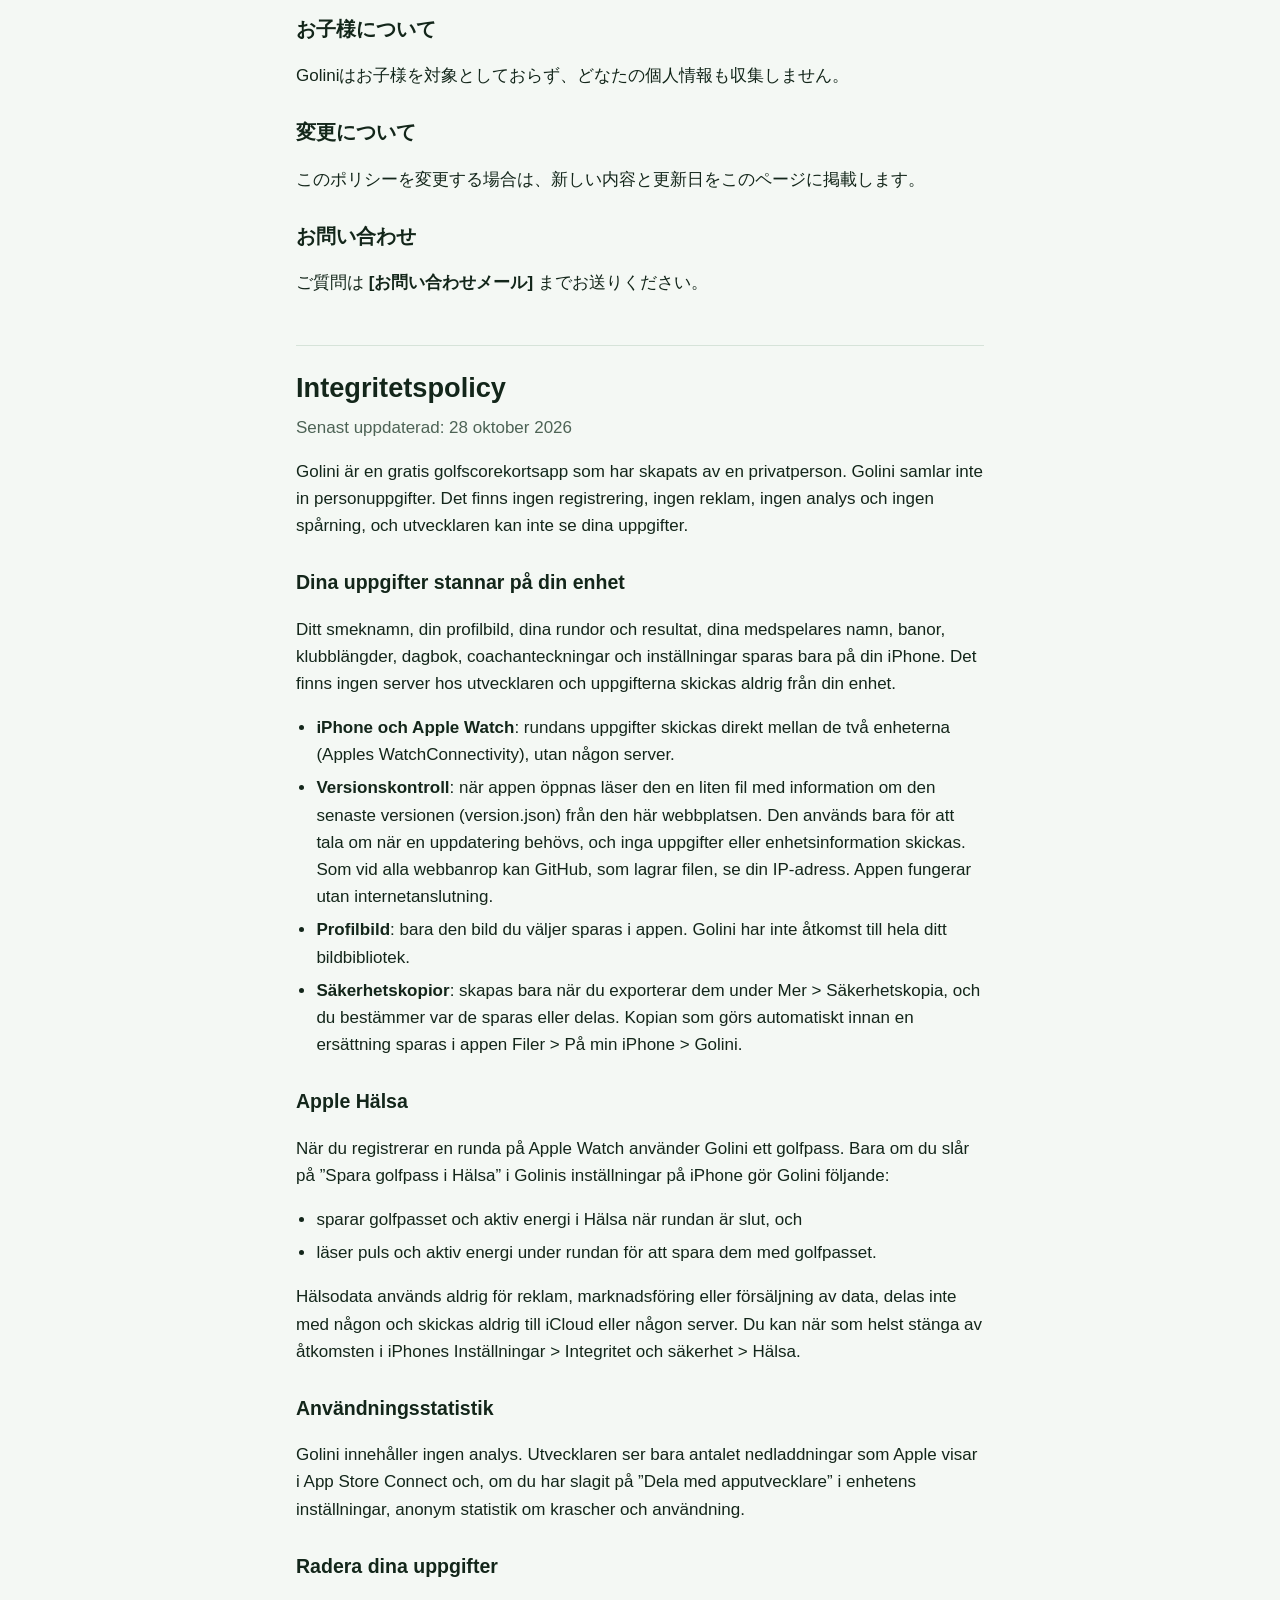
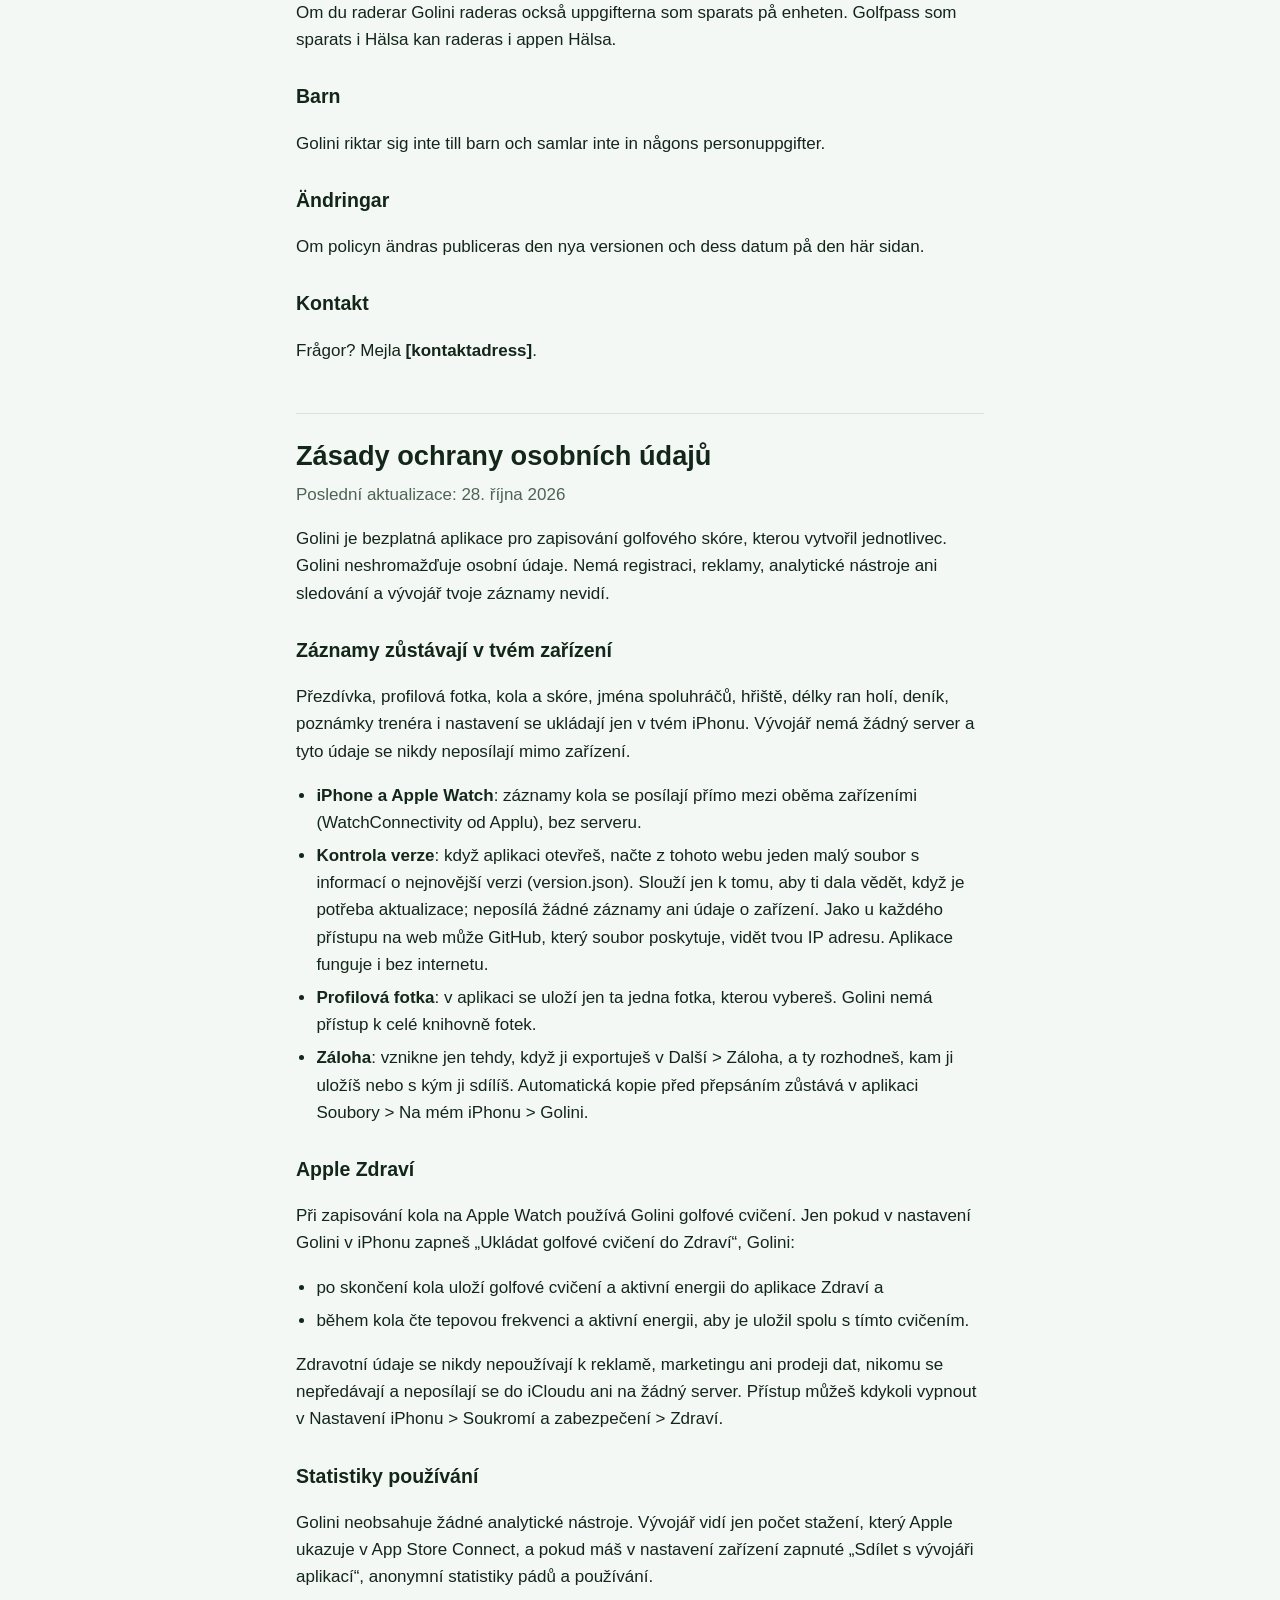
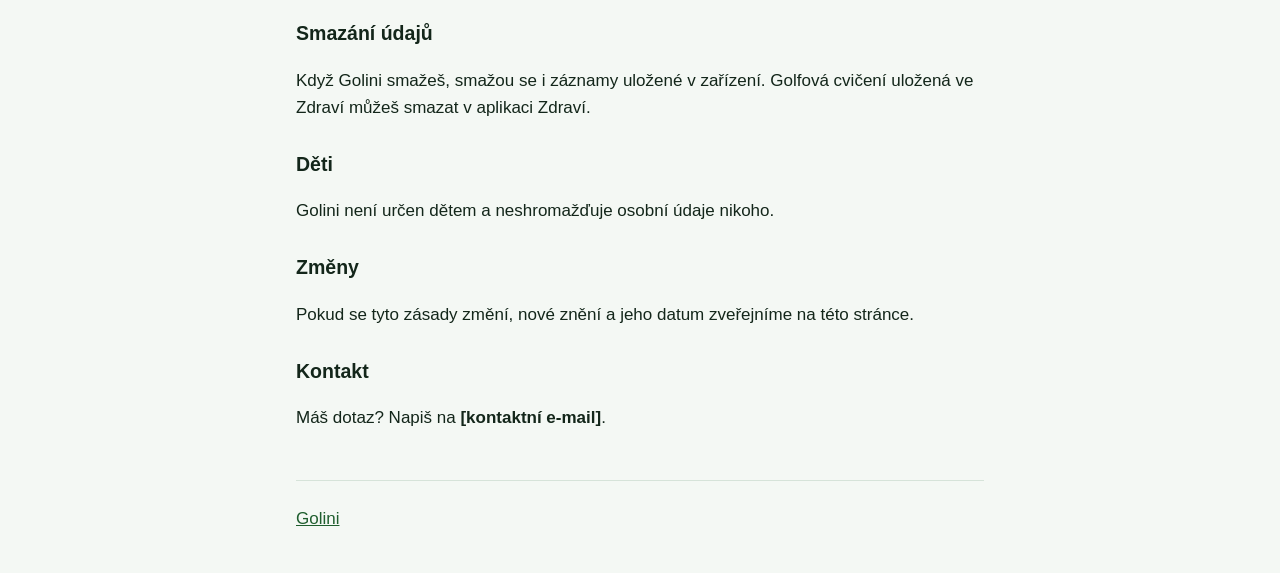
==== commit bc9225f1: "개인정보 처리방침: 버전 확인 항목 추가(10/28) Co-Authored-By: Claude Opus 5.5 <noreply@anthropic.com>" ====
--- a/privacy.html
+++ b/privacy.html
@@ -21,13 +21,14 @@
 
 <section id="ko" lang="ko">
   <h1>개인정보 처리방침</h1>
-  <p class="updated">최종 수정: 2026년 10월 27일</p>
+  <p class="updated">최종 수정: 2026년 10월 28일</p>
   <p>골린이(Golini)는 개인이 만든 무료 골프 스코어 앱입니다. 골린이는 개인정보를 수집하지 않습니다. 회원가입, 광고, 분석 도구, 추적이 없고, 개발자는 여러분의 기록을 볼 수 없습니다.</p>
 
   <h2>기록은 내 기기 안에만</h2>
   <p>닉네임, 프로필 사진, 라운드와 타수, 동반자 이름, 골프장, 클럽 거리, 일기, 코치 메모, 설정은 모두 여러분의 iPhone 안에만 저장됩니다. 개발자의 서버는 없으며, 이 정보를 기기 밖으로 보내지 않습니다.</p>
   <ul>
     <li><strong>iPhone과 Apple Watch</strong>: 라운드 기록은 두 기기 사이에서만 직접 주고받습니다(Apple의 WatchConnectivity). 서버를 거치지 않습니다.</li>
+    <li><strong>버전 확인</strong>: 앱을 켤 때 최신 버전 정보가 담긴 작은 파일(version.json) 하나를 이 사이트에서 읽어 옵니다. 업데이트가 필요한지 알리는 데만 쓰며, 기록이나 기기 정보는 보내지 않습니다. 일반적인 웹 접속처럼 파일을 내려주는 GitHub이 접속 주소(IP)를 볼 수 있습니다. 인터넷이 없어도 앱은 그대로 쓸 수 있습니다.</li>
     <li><strong>프로필 사진</strong>: 여러분이 고른 사진 한 장만 앱 안에 저장합니다. 사진 보관함 전체에 접근하지 않습니다.</li>
     <li><strong>백업 파일</strong>: 여러분이 더보기 &gt; 백업에서 내보낼 때만 만들어지고, 어디에 저장하거나 공유할지는 여러분이 정합니다. 백업을 덮어쓰기 전에 만드는 자동 저장 파일은 기기의 파일 앱 &gt; 나의 iPhone &gt; 골린이 폴더에 남습니다.</li>
   </ul>
@@ -58,13 +59,14 @@
 
 <section id="en" lang="en">
   <h1>Privacy Policy</h1>
-  <p class="updated">Last updated: October 27, 2026</p>
+  <p class="updated">Last updated: October 28, 2026</p>
   <p>Golini is a free golf scorecard app made by an individual developer. Golini does not collect personal data. There is no sign-up, no advertising, no analytics, and no tracking, and the developer cannot see your records.</p>
 
   <h2>Your records stay on your device</h2>
   <p>Your nickname, profile photo, rounds and scores, playing partners' names, courses, club distances, diary, coach notes, and settings are stored only on your iPhone. There is no developer server, and this information is never sent off your device.</p>
   <ul>
     <li><strong>iPhone and Apple Watch</strong>: round data is exchanged directly between the two devices (Apple's WatchConnectivity), without any server.</li>
+    <li><strong>Version check</strong>: when the app opens, it reads one small file with the latest version information (version.json) from this site. It is used only to tell you when an update is needed; no records or device information are sent. As with any web request, GitHub, which hosts the file, can see your IP address. The app works without an internet connection.</li>
     <li><strong>Profile photo</strong>: only the one photo you choose is stored in the app. Golini does not access your whole photo library.</li>
     <li><strong>Backup files</strong>: created only when you export them in More &gt; Backup, and you decide where to save or share them. The automatic copy made before an overwrite stays in the Files app &gt; On My iPhone &gt; Golini.</li>
   </ul>
@@ -95,13 +97,14 @@
 
 <section id="ja" lang="ja">
   <h1>プライバシーポリシー</h1>
-  <p class="updated">最終更新日：2026年10月27日</p>
+  <p class="updated">最終更新日：2026年10月28日</p>
   <p>Golini（ゴリニ）は個人が開発した無料のゴルフスコアアプリです。Goliniは個人情報を収集しません。会員登録、広告、分析ツール、トラッキングはなく、開発者がお客様の記録を見ることはできません。</p>
 
   <h2>記録はお使いの端末の中だけに</h2>
   <p>ニックネーム、プロフィール写真、ラウンドとスコア、同伴者の名前、ゴルフ場、クラブの飛距離、日記、コーチメモ、設定は、すべてお使いのiPhoneの中だけに保存されます。開発者のサーバーはなく、これらの情報を端末の外に送ることはありません。</p>
   <ul>
     <li><strong>iPhoneとApple Watch</strong>：ラウンドの記録は2つの端末の間で直接やり取りします（AppleのWatchConnectivity）。サーバーは経由しません。</li>
+    <li><strong>バージョン確認</strong>：アプリを開いたとき、最新バージョンの情報が入った小さなファイル（version.json）を1つこのサイトから読み込みます。アップデートが必要かどうかをお知らせするためだけに使い、記録や端末の情報は送りません。通常のWebアクセスと同じく、ファイルを配信するGitHubはIPアドレスを見ることができます。インターネットに接続していなくてもアプリはそのまま使えます。</li>
     <li><strong>プロフィール写真</strong>：お客様が選んだ1枚だけをアプリ内に保存します。写真ライブラリ全体にはアクセスしません。</li>
     <li><strong>バックアップファイル</strong>：その他 &gt; バックアップで書き出したときだけ作成され、保存先や共有先はお客様が決めます。上書き前に作られる自動保存ファイルは、ファイルApp &gt; このiPhone内 &gt; Goliniフォルダに残ります。</li>
   </ul>
@@ -132,13 +135,14 @@
 
 <section id="sv" lang="sv">
   <h1>Integritetspolicy</h1>
-  <p class="updated">Senast uppdaterad: 27 oktober 2026</p>
+  <p class="updated">Senast uppdaterad: 28 oktober 2026</p>
   <p>Golini är en gratis golfscorekortsapp som har skapats av en privatperson. Golini samlar inte in personuppgifter. Det finns ingen registrering, ingen reklam, ingen analys och ingen spårning, och utvecklaren kan inte se dina uppgifter.</p>
 
   <h2>Dina uppgifter stannar på din enhet</h2>
   <p>Ditt smeknamn, din profilbild, dina rundor och resultat, dina medspelares namn, banor, klubblängder, dagbok, coachanteckningar och inställningar sparas bara på din iPhone. Det finns ingen server hos utvecklaren och uppgifterna skickas aldrig från din enhet.</p>
   <ul>
     <li><strong>iPhone och Apple Watch</strong>: rundans uppgifter skickas direkt mellan de två enheterna (Apples WatchConnectivity), utan någon server.</li>
+    <li><strong>Versionskontroll</strong>: när appen öppnas läser den en liten fil med information om den senaste versionen (version.json) från den här webbplatsen. Den används bara för att tala om när en uppdatering behövs, och inga uppgifter eller enhetsinformation skickas. Som vid alla webbanrop kan GitHub, som lagrar filen, se din IP-adress. Appen fungerar utan internetanslutning.</li>
     <li><strong>Profilbild</strong>: bara den bild du väljer sparas i appen. Golini har inte åtkomst till hela ditt bildbibliotek.</li>
     <li><strong>Säkerhetskopior</strong>: skapas bara när du exporterar dem under Mer &gt; Säkerhetskopia, och du bestämmer var de sparas eller delas. Kopian som görs automatiskt innan en ersättning sparas i appen Filer &gt; På min iPhone &gt; Golini.</li>
   </ul>
@@ -169,13 +173,14 @@
 
 <section id="cs" lang="cs">
   <h1>Zásady ochrany osobních údajů</h1>
-  <p class="updated">Poslední aktualizace: 27. října 2026</p>
+  <p class="updated">Poslední aktualizace: 28. října 2026</p>
   <p>Golini je bezplatná aplikace pro zapisování golfového skóre, kterou vytvořil jednotlivec. Golini neshromažďuje osobní údaje. Nemá registraci, reklamy, analytické nástroje ani sledování a vývojář tvoje záznamy nevidí.</p>
 
   <h2>Záznamy zůstávají v tvém zařízení</h2>
   <p>Přezdívka, profilová fotka, kola a skóre, jména spoluhráčů, hřiště, délky ran holí, deník, poznámky trenéra i nastavení se ukládají jen v tvém iPhonu. Vývojář nemá žádný server a tyto údaje se nikdy neposílají mimo zařízení.</p>
   <ul>
     <li><strong>iPhone a Apple Watch</strong>: záznamy kola se posílají přímo mezi oběma zařízeními (WatchConnectivity od Applu), bez serveru.</li>
+    <li><strong>Kontrola verze</strong>: když aplikaci otevřeš, načte z tohoto webu jeden malý soubor s informací o nejnovější verzi (version.json). Slouží jen k tomu, aby ti dala vědět, když je potřeba aktualizace; neposílá žádné záznamy ani údaje o zařízení. Jako u každého přístupu na web může GitHub, který soubor poskytuje, vidět tvou IP adresu. Aplikace funguje i bez internetu.</li>
     <li><strong>Profilová fotka</strong>: v aplikaci se uloží jen ta jedna fotka, kterou vybereš. Golini nemá přístup k celé knihovně fotek.</li>
     <li><strong>Záloha</strong>: vznikne jen tehdy, když ji exportuješ v Další &gt; Záloha, a ty rozhodneš, kam ji uložíš nebo s kým ji sdílíš. Automatická kopie před přepsáním zůstává v aplikaci Soubory &gt; Na mém iPhonu &gt; Golini.</li>
   </ul>
